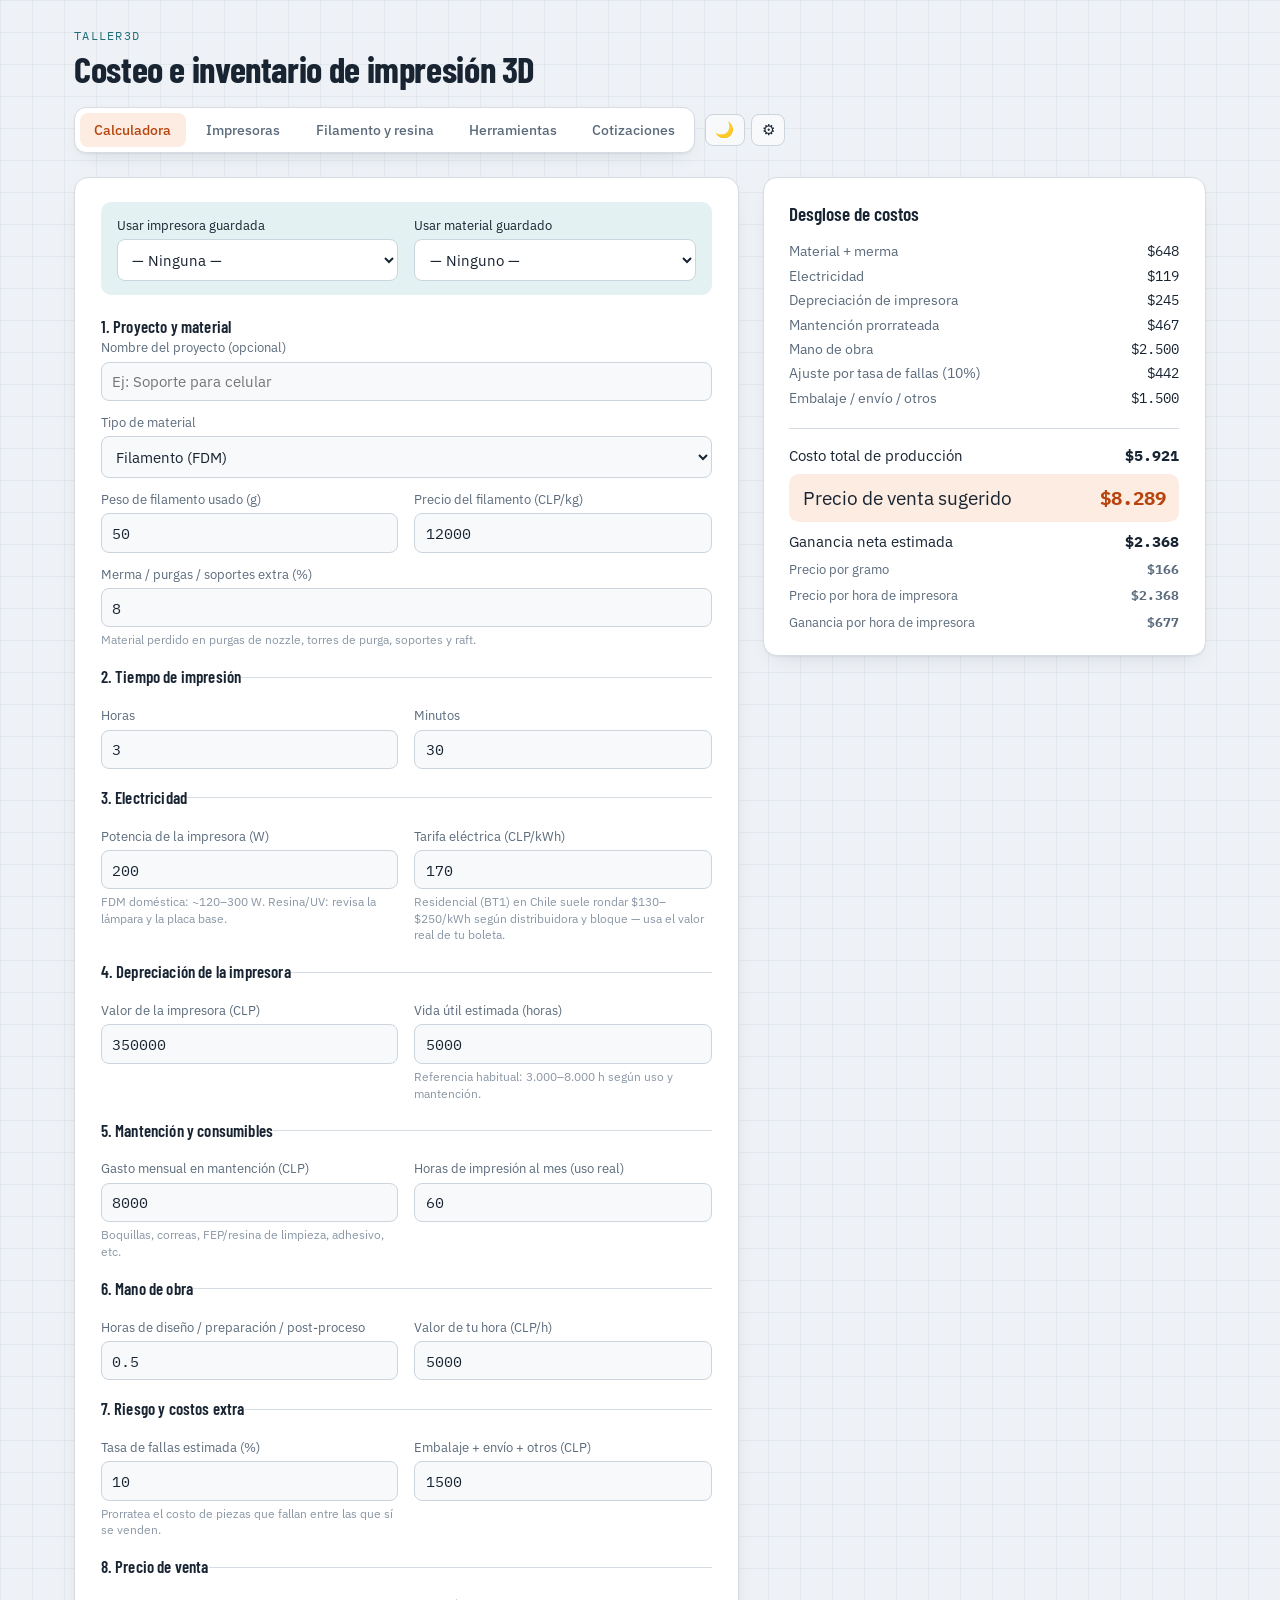
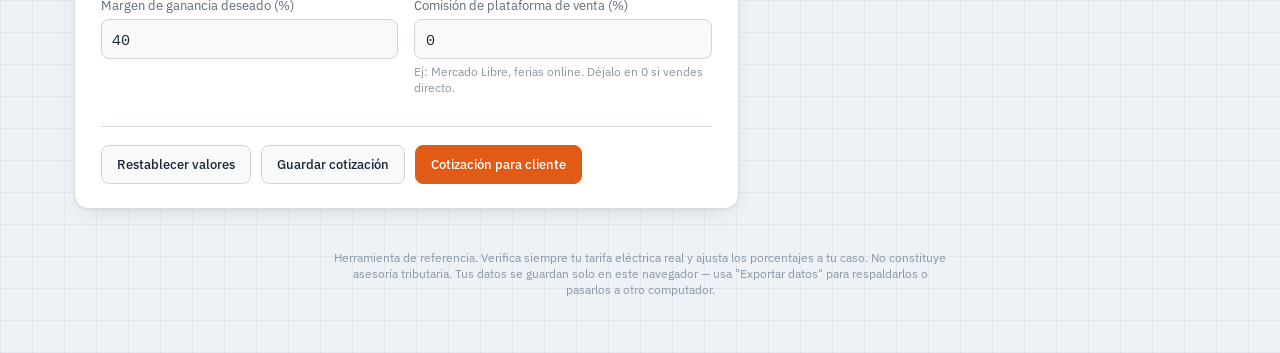
==== index.html @ 9b6cc17b "Agregar Taller3D: calculadora de costos de impresión 3D con inventario Calculadora de costeo en CLP " ====
<!doctype html>
<html lang="es-CL">
<head>
<meta charset="UTF-8">
<meta name="viewport" content="width=device-width, initial-scale=1.0">
<title>Taller3D — Calculadora e inventario de impresión 3D</title>
<link rel="preconnect" href="https://fonts.googleapis.com">
<link rel="preconnect" href="https://fonts.gstatic.com" crossorigin>
<link href="https://fonts.googleapis.com/css2?family=Barlow+Condensed:wght@600;700&family=IBM+Plex+Sans:wght@400;500;600&family=IBM+Plex+Mono:wght@400;500;600&display=swap" rel="stylesheet">
<link rel="stylesheet" href="style.css">
</head>
<body>
<div class="shell">
  <div class="app-top">
    <div class="brand">
      <span class="eyebrow">Taller3D</span>
      <h1>Costeo e inventario de impresión 3D</h1>
    </div>
    <div class="top-controls">
      <nav class="tabs" role="tablist" aria-label="Secciones">
        <button class="tab-btn active" data-tab="calc" role="tab" aria-selected="true">Calculadora</button>
        <button class="tab-btn" data-tab="printers" role="tab" aria-selected="false">Impresoras</button>
        <button class="tab-btn" data-tab="materials" role="tab" aria-selected="false">Filamento y resina</button>
        <button class="tab-btn" data-tab="tools" role="tab" aria-selected="false">Herramientas</button>
        <button class="tab-btn" data-tab="quotes" role="tab" aria-selected="false">Cotizaciones</button>
      </nav>
      <div class="icon-controls">
        <button class="btn btn-icon" id="btn-theme-toggle" title="Cambiar tema" aria-label="Cambiar tema claro/oscuro">🌙</button>
        <button class="btn btn-icon" id="btn-data-menu" title="Copia de seguridad de tus datos" aria-label="Exportar o importar datos">⚙</button>
      </div>
    </div>
  </div>

  <!-- ===== CALCULADORA ===== -->
  <section class="panel-view active" data-panel="calc">
    <div class="layout">
      <form id="calc-form" class="panel">

        <div class="quickfill">
          <label>
            Usar impresora guardada
            <select id="calcPrinterSelect">
              <option value="">— Ninguna —</option>
            </select>
          </label>
          <label>
            Usar material guardado
            <select id="calcMaterialSelect">
              <option value="">— Ninguno —</option>
            </select>
          </label>
        </div>

        <fieldset>
          <legend>1. Proyecto y material</legend>
          <label>
            Nombre del proyecto (opcional)
            <input type="text" id="projectName" placeholder="Ej: Soporte para celular">
          </label>
          <label>
            Tipo de material
            <select id="materialType">
              <option value="filamento">Filamento (FDM)</option>
              <option value="resina">Resina (SLA/DLP)</option>
            </select>
          </label>
          <div class="row">
            <label>
              <span id="weightLabel">Peso de filamento usado (g)</span>
              <input type="number" id="filamentWeight" min="0" step="0.1" value="50" required>
            </label>
            <label>
              <span id="priceLabel">Precio del filamento (CLP/kg)</span>
              <input type="number" id="filamentPrice" min="0" step="100" value="12000" required>
            </label>
          </div>
          <label>
            Merma / purgas / soportes extra (%)
            <input type="number" id="wastePercent" min="0" max="100" step="1" value="8">
            <small id="wasteHint">Material perdido en purgas de nozzle, torres de purga, soportes y raft.</small>
          </label>
        </fieldset>

        <fieldset>
          <legend>2. Tiempo de impresión</legend>
          <div class="row">
            <label>
              Horas
              <input type="number" id="printHours" min="0" step="1" value="3">
            </label>
            <label>
              Minutos
              <input type="number" id="printMinutes" min="0" max="59" step="1" value="30">
            </label>
          </div>
        </fieldset>

        <fieldset>
          <legend>3. Electricidad</legend>
          <div class="row">
            <label>
              Potencia de la impresora (W)
              <input type="number" id="printerPower" min="0" step="10" value="200">
              <small>FDM doméstica: ~120–300 W. Resina/UV: revisa la lámpara y la placa base.</small>
            </label>
            <label>
              Tarifa eléctrica (CLP/kWh)
              <input type="number" id="electricityRate" min="0" step="1" value="170">
              <small>Residencial (BT1) en Chile suele rondar $130–$250/kWh según distribuidora y bloque — usa el valor real de tu boleta.</small>
            </label>
          </div>
        </fieldset>

        <fieldset>
          <legend>4. Depreciación de la impresora</legend>
          <div class="row">
            <label>
              Valor de la impresora (CLP)
              <input type="number" id="printerCost" min="0" step="1000" value="350000">
            </label>
            <label>
              Vida útil estimada (horas)
              <input type="number" id="printerLifespan" min="0" step="100" value="5000">
              <small>Referencia habitual: 3.000–8.000 h según uso y mantención.</small>
            </label>
          </div>
        </fieldset>

        <fieldset>
          <legend>5. Mantención y consumibles</legend>
          <div class="row">
            <label>
              Gasto mensual en mantención (CLP)
              <input type="number" id="maintenanceMonthly" min="0" step="500" value="8000">
              <small>Boquillas, correas, FEP/resina de limpieza, adhesivo, etc.</small>
            </label>
            <label>
              Horas de impresión al mes (uso real)
              <input type="number" id="monthlyHours" min="1" step="1" value="60">
            </label>
          </div>
        </fieldset>

        <fieldset>
          <legend>6. Mano de obra</legend>
          <div class="row">
            <label>
              Horas de diseño / preparación / post-proceso
              <input type="number" id="laborHours" min="0" step="0.1" value="0.5">
            </label>
            <label>
              Valor de tu hora (CLP/h)
              <input type="number" id="laborRate" min="0" step="500" value="5000">
            </label>
          </div>
        </fieldset>

        <fieldset>
          <legend>7. Riesgo y costos extra</legend>
          <div class="row">
            <label>
              Tasa de fallas estimada (%)
              <input type="number" id="failureRate" min="0" max="95" step="1" value="10">
              <small>Prorratea el costo de piezas que fallan entre las que sí se venden.</small>
            </label>
            <label>
              Embalaje + envío + otros (CLP)
              <input type="number" id="extraCosts" min="0" step="100" value="1500">
            </label>
          </div>
        </fieldset>

        <fieldset>
          <legend>8. Precio de venta</legend>
          <div class="row">
            <label>
              Margen de ganancia deseado (%)
              <input type="number" id="marginPercent" min="0" step="1" value="40">
            </label>
            <label>
              Comisión de plataforma de venta (%)
              <input type="number" id="platformFee" min="0" max="90" step="1" value="0">
              <small>Ej: Mercado Libre, ferias online. Déjalo en 0 si vendes directo.</small>
            </label>
          </div>
        </fieldset>

        <div class="actions">
          <button type="button" class="btn" id="btn-reset">Restablecer valores</button>
          <button type="button" class="btn" id="btn-save-quote">Guardar cotización</button>
          <button type="button" class="btn btn-primary" id="btn-print-quote">Cotización para cliente</button>
        </div>
      </form>

      <section class="panel result">
        <h2>Desglose de costos</h2>
        <dl class="breakdown" id="breakdown"></dl>
        <div class="totals">
          <div class="total-line">
            <span>Costo total de producción</span>
            <strong id="totalCost">$0</strong>
          </div>
          <div class="total-line highlight">
            <span>Precio de venta sugerido</span>
            <strong id="suggestedPrice">$0</strong>
          </div>
          <div class="total-line">
            <span>Ganancia neta estimada</span>
            <strong id="netProfit">$0</strong>
          </div>
          <div class="total-line small">
            <span id="perUnitLabel">Precio por gramo</span>
            <strong id="pricePerGram">$0</strong>
          </div>
          <div class="total-line small">
            <span>Precio por hora de impresora</span>
            <strong id="pricePerHour">$0</strong>
          </div>
          <div class="total-line small">
            <span>Ganancia por hora de impresora</span>
            <strong id="profitPerHour">$0</strong>
          </div>
        </div>
      </section>
    </div>
  </section>

  <!-- ===== IMPRESORAS ===== -->
  <section class="panel-view" data-panel="printers">
    <div class="view-toolbar">
      <div>
        <h2>Tus impresoras</h2>
        <p>FDM y resina, con foto, especificaciones y el dato que alimenta la calculadora (potencia, valor, vida útil).</p>
      </div>
      <button class="btn btn-primary" id="btn-add-printer">+ Nueva impresora</button>
    </div>
    <div id="printersEmpty" class="empty-state" hidden>
      <strong>Todavía no agregas impresoras</strong>
      Registra tu primera impresora para verla aquí y usarla directo en la calculadora.
    </div>
    <div id="printersGrid" class="card-grid"></div>
  </section>

  <!-- ===== MATERIALES ===== -->
  <section class="panel-view" data-panel="materials">
    <div class="view-toolbar">
      <div>
        <h2>Filamento y resina</h2>
        <p>Tu stock de materiales, con color, marca y precio — selecciónalos directo desde la calculadora.</p>
      </div>
      <button class="btn btn-primary" id="btn-add-material">+ Nuevo material</button>
    </div>
    <div id="materialsEmpty" class="empty-state" hidden>
      <strong>Todavía no agregas materiales</strong>
      Registra tus rollos de filamento o botellas de resina para llevar el stock.
    </div>
    <div id="materialsList" class="list-rows"></div>
  </section>

  <!-- ===== HERRAMIENTAS ===== -->
  <section class="panel-view" data-panel="tools">
    <div class="view-toolbar">
      <div>
        <h2>Herramientas y accesorios</h2>
        <p>Espátulas, boquillas de repuesto, guantes de nitrilo, lijas — lo que usas junto a la impresora.</p>
      </div>
      <button class="btn btn-primary" id="btn-add-tool">+ Nueva herramienta</button>
    </div>
    <div id="toolsEmpty" class="empty-state" hidden>
      <strong>Todavía no agregas herramientas</strong>
      Registra tus herramientas y accesorios para saber qué tienes y cuánto.
    </div>
    <div id="toolsListRows" class="list-rows"></div>
  </section>

  <!-- ===== COTIZACIONES ===== -->
  <section class="panel-view" data-panel="quotes">
    <div class="view-toolbar">
      <div>
        <h2>Cotizaciones guardadas</h2>
        <p>Cada vez que guardas una cotización desde la calculadora, queda aquí como historial de precios ya calculados.</p>
      </div>
    </div>
    <div id="quotesEmpty" class="empty-state" hidden>
      <strong>Todavía no guardas cotizaciones</strong>
      Ve a la Calculadora, ajusta los valores y presiona "Guardar cotización".
    </div>
    <div id="quotesList" class="list-rows"></div>
  </section>

  <p class="page-footer">
    Herramienta de referencia. Verifica siempre tu tarifa eléctrica real y ajusta los porcentajes a tu caso. No constituye asesoría tributaria. Tus datos se guardan solo en este navegador — usa "Exportar datos" para respaldarlos o pasarlos a otro computador.
  </p>
</div>

<!-- ===== DIALOG: PRINTER ===== -->
<dialog id="printerDialog">
  <form class="dialog-inner" id="printerForm">
    <h2 id="printerDialogTitle">Nueva impresora</h2>
    <label>
      Nombre
      <input type="text" id="pName" placeholder="Ej: Ender 3 V2" required>
    </label>
    <div class="row">
      <label>
        Marca / modelo
        <input type="text" id="pBrand" placeholder="Ej: Creality Ender 3 V2">
      </label>
      <label>
        Tipo
        <select id="pType">
          <option value="fdm">FDM (filamento)</option>
          <option value="resin">Resina (SLA/DLP)</option>
        </select>
      </label>
    </div>
    <div class="row">
      <label>
        Potencia (W)
        <input type="number" id="pPower" min="0" step="10" value="200">
      </label>
      <label>
        Valor de compra (CLP)
        <input type="number" id="pCost" min="0" step="1000" value="350000">
      </label>
    </div>
    <div class="row">
      <label>
        Vida útil estimada (horas)
        <input type="number" id="pLifespan" min="0" step="100" value="5000">
      </label>
      <label>
        Fecha de compra (opcional)
        <input type="date" id="pDate">
      </label>
    </div>
    <label>
      Notas
      <textarea id="pNotes" placeholder="Modificaciones, estado, etc."></textarea>
    </label>
    <label>
      Foto de la impresora
      <div class="image-field">
        <div class="image-preview" id="pImagePreview">sin foto</div>
        <input type="file" id="pImageInput" accept="image/*">
      </div>
      <small>La foto se guarda comprimida en este navegador (no sube a ningún servidor).</small>
    </label>
    <div class="dialog-actions">
      <button type="button" class="btn" id="printerCancel">Cancelar</button>
      <button type="submit" class="btn btn-primary">Guardar</button>
    </div>
  </form>
</dialog>

<!-- ===== DIALOG: MATERIAL ===== -->
<dialog id="materialDialog">
  <form class="dialog-inner" id="materialForm">
    <h2 id="materialDialogTitle">Nuevo material</h2>
    <div class="row">
      <label>
        Tipo
        <select id="mType">
          <option value="filamento">Filamento</option>
          <option value="resina">Resina</option>
        </select>
      </label>
      <label>
        Material
        <input type="text" id="mMaterial" placeholder="Ej: PLA, PETG, ABS, Resina estándar" required>
      </label>
    </div>
    <div class="row">
      <label>
        Color
        <input type="text" id="mColorName" placeholder="Ej: Rojo transparente">
      </label>
      <label>
        Muestra de color
        <input type="color" id="mColorSwatch" value="#e15b17">
      </label>
    </div>
    <label>
      Marca
      <input type="text" id="mBrand" placeholder="Ej: 3DFila, Kupra, WSD">
    </label>
    <div class="row">
      <label>
        <span id="mStockLabel">Stock (g)</span>
        <input type="number" id="mStock" min="0" step="1" value="1000">
      </label>
      <label>
        <span id="mPriceLabel">Precio (CLP/kg)</span>
        <input type="number" id="mPrice" min="0" step="100" value="12000">
      </label>
    </div>
    <label>
      Notas
      <textarea id="mNotes" placeholder="Temperatura de impresión, proveedor, etc."></textarea>
    </label>
    <div class="dialog-actions">
      <button type="button" class="btn" id="materialCancel">Cancelar</button>
      <button type="submit" class="btn btn-primary">Guardar</button>
    </div>
  </form>
</dialog>

<!-- ===== DIALOG: TOOL ===== -->
<dialog id="toolDialog">
  <form class="dialog-inner" id="toolForm">
    <h2 id="toolDialogTitle">Nueva herramienta</h2>
    <label>
      Nombre
      <input type="text" id="tName" placeholder="Ej: Espátula metálica" required>
    </label>
    <div class="row">
      <label>
        Categoría
        <select id="tCategory">
          <option value="herramienta">Herramienta</option>
          <option value="accesorio">Accesorio</option>
          <option value="repuesto">Repuesto</option>
        </select>
      </label>
      <label>
        Cantidad
        <input type="number" id="tQuantity" min="0" step="1" value="1">
      </label>
    </div>
    <label>
      Notas
      <textarea id="tNotes" placeholder="Dónde la guardas, estado, etc."></textarea>
    </label>
    <div class="dialog-actions">
      <button type="button" class="btn" id="toolCancel">Cancelar</button>
      <button type="submit" class="btn btn-primary">Guardar</button>
    </div>
  </form>
</dialog>

<!-- ===== DIALOG: SAVE QUOTE ===== -->
<dialog id="quoteDialog">
  <form class="dialog-inner" id="quoteForm">
    <h2>Guardar cotización</h2>
    <label>
      Nombre de la cotización
      <input type="text" id="qName" placeholder="Ej: 3x Soporte celular para Juan" required>
    </label>
    <div class="dialog-actions">
      <button type="button" class="btn" id="quoteCancel">Cancelar</button>
      <button type="submit" class="btn btn-primary">Guardar</button>
    </div>
  </form>
</dialog>

<!-- ===== DIALOG: DATA BACKUP ===== -->
<dialog id="dataDialog">
  <div class="dialog-inner">
    <h2>Copia de seguridad</h2>
    <p class="inline-note">Tus impresoras, materiales, herramientas y cotizaciones se guardan solo en este navegador. Exporta un archivo para respaldarlos o pasarlos a otro computador.</p>
    <div class="actions">
      <button type="button" class="btn btn-primary" id="btn-export-data">Exportar datos (.json)</button>
      <button type="button" class="btn" id="btn-import-data">Importar datos</button>
      <input type="file" id="importFileInput" accept="application/json" hidden>
    </div>
    <div class="actions">
      <button type="button" class="btn btn-danger-ghost" id="btn-clear-data">Borrar todos los datos de este navegador</button>
    </div>
    <div class="dialog-actions">
      <button type="button" class="btn" id="dataDialogClose">Cerrar</button>
    </div>
  </div>
</dialog>

<!-- ===== PRINT SHEET (visible only when printing) ===== -->
<div id="printSheet" class="print-sheet"></div>

<script src="app.js"></script>
</body>
</html>
---- style.css ----
:root {
  --bg: #eef1f5;
  --bg-grid-line: rgba(31, 71, 120, 0.055);
  --panel-bg: #ffffff;
  --panel-border: #d6dce4;
  --text: #182432;
  --text-muted: #5b6b7c;
  --text-faint: #8a97a6;
  --field-bg: #f7f9fb;
  --field-border: #ccd4dd;
  --accent: #e15b17;
  --accent-strong: #b6440c;
  --accent-tint: #fdece2;
  --accent-2: #1f6f78;
  --accent-2-tint: #e3f1f2;
  --danger: #b3261e;
  --danger-tint: #fbe9e7;
  --shadow: 0 1px 2px rgba(24, 36, 50, 0.06), 0 8px 24px -12px rgba(24, 36, 50, 0.18);
  --focus-ring: #1f6f78;
}

@media (prefers-color-scheme: dark) {
  :root:not([data-theme="light"]) {
    --bg: #12171f;
    --bg-grid-line: rgba(120, 170, 220, 0.06);
    --panel-bg: #1a212b;
    --panel-border: #2b3543;
    --text: #eaeef3;
    --text-muted: #9aa7b6;
    --text-faint: #6d7889;
    --field-bg: #141a22;
    --field-border: #313d4c;
    --accent: #ff8548;
    --accent-strong: #ffab7a;
    --accent-tint: #33231a;
    --accent-2: #5fc2cb;
    --accent-2-tint: #16292b;
    --danger: #ff6e62;
    --danger-tint: #341b19;
    --shadow: 0 1px 2px rgba(0, 0, 0, 0.3), 0 12px 28px -14px rgba(0, 0, 0, 0.55);
    --focus-ring: #5fc2cb;
  }
}

:root[data-theme="dark"] {
  --bg: #12171f;
  --bg-grid-line: rgba(120, 170, 220, 0.06);
  --panel-bg: #1a212b;
  --panel-border: #2b3543;
  --text: #eaeef3;
  --text-muted: #9aa7b6;
  --text-faint: #6d7889;
  --field-bg: #141a22;
  --field-border: #313d4c;
  --accent: #ff8548;
  --accent-strong: #ffab7a;
  --accent-tint: #33231a;
  --accent-2: #5fc2cb;
  --accent-2-tint: #16292b;
  --danger: #ff6e62;
  --danger-tint: #341b19;
  --shadow: 0 1px 2px rgba(0, 0, 0, 0.3), 0 12px 28px -14px rgba(0, 0, 0, 0.55);
  --focus-ring: #5fc2cb;
}

* { box-sizing: border-box; }

body {
  margin: 0;
  min-height: 100vh;
  font-family: "IBM Plex Sans", system-ui, -apple-system, "Segoe UI", sans-serif;
  color: var(--text);
  background:
    linear-gradient(var(--bg-grid-line) 1px, transparent 1px) 0 0 / 32px 32px,
    linear-gradient(90deg, var(--bg-grid-line) 1px, transparent 1px) 0 0 / 32px 32px,
    var(--bg);
}

a { color: var(--accent-2); }

.shell { max-width: 1180px; margin: 0 auto; padding: 1.75rem 1.5rem 3.5rem; }

.app-top {
  display: flex;
  flex-wrap: wrap;
  gap: 1.25rem;
  align-items: flex-end;
  justify-content: space-between;
  margin-bottom: 1.5rem;
}

.brand .eyebrow {
  display: block;
  font-family: "IBM Plex Mono", ui-monospace, monospace;
  font-size: 0.72rem;
  letter-spacing: 0.11em;
  text-transform: uppercase;
  color: var(--accent-2);
  margin-bottom: 0.35rem;
}

.brand h1 {
  margin: 0;
  font-family: "Barlow Condensed", sans-serif;
  font-weight: 700;
  font-size: clamp(1.7rem, 4vw, 2.3rem);
  line-height: 1.05;
  letter-spacing: -0.01em;
  text-wrap: balance;
}

.top-controls { display: flex; align-items: center; gap: 0.6rem; flex-wrap: wrap; }

.tabs {
  display: flex;
  gap: 0.4rem;
  background: var(--panel-bg);
  border: 1px solid var(--panel-border);
  border-radius: 12px;
  padding: 0.3rem;
  box-shadow: var(--shadow);
  flex-wrap: wrap;
}

.tab-btn {
  border: none;
  background: transparent;
  color: var(--text-muted);
  font-family: "IBM Plex Sans", sans-serif;
  font-size: 0.86rem;
  font-weight: 500;
  padding: 0.5rem 0.9rem;
  border-radius: 8px;
  cursor: pointer;
}

.tab-btn:hover { color: var(--text); }
.tab-btn.active { background: var(--accent-tint); color: var(--accent-strong); }
.tab-btn:focus-visible { outline: 2px solid var(--focus-ring); outline-offset: 1px; }

.icon-controls { display: flex; gap: 0.4rem; }

.panel-view { display: none; }
.panel-view.active { display: block; }

.layout { display: grid; grid-template-columns: 1.5fr 1fr; gap: 1.5rem; align-items: start; }
@media (max-width: 860px) { .layout { grid-template-columns: 1fr; } }

.panel {
  background: var(--panel-bg);
  border: 1px solid var(--panel-border);
  border-radius: 14px;
  padding: 1.5rem 1.6rem;
  box-shadow: var(--shadow);
}

fieldset {
  border: none;
  border-top: 1px solid var(--panel-border);
  padding: 1.1rem 0;
  margin: 0;
  display: flex;
  flex-direction: column;
  gap: 0.75rem;
}

fieldset:first-of-type { border-top: none; padding-top: 0; }

legend {
  font-family: "Barlow Condensed", sans-serif;
  font-weight: 600;
  font-size: 1.05rem;
  letter-spacing: 0.01em;
  color: var(--text);
  padding: 0 0 0.15rem;
}

label { display: flex; flex-direction: column; gap: 0.32rem; font-size: 0.83rem; color: var(--text-muted); }

.row { display: grid; grid-template-columns: 1fr 1fr; gap: 1rem; }
@media (max-width: 480px) { .row { grid-template-columns: 1fr; } }

input[type="number"], input[type="text"], input[type="date"], select, textarea {
  font-family: "IBM Plex Mono", ui-monospace, monospace;
  font-size: 0.95rem;
  padding: 0.55rem 0.65rem;
  border-radius: 8px;
  border: 1px solid var(--field-border);
  background: var(--field-bg);
  color: var(--text);
  width: 100%;
}

input[type="text"], select, textarea { font-family: "IBM Plex Sans", sans-serif; }
textarea { resize: vertical; min-height: 4.5rem; }

input:focus, select:focus, textarea:focus { outline: 2px solid var(--focus-ring); outline-offset: 1px; }

small { color: var(--text-faint); font-size: 0.76rem; line-height: 1.35; }

.actions {
  display: flex; flex-wrap: wrap; gap: 0.6rem;
  margin-top: 0.75rem; padding-top: 1.1rem;
  border-top: 1px solid var(--panel-border);
}

button { font-family: "IBM Plex Sans", sans-serif; }

.btn {
  cursor: pointer;
  border: 1px solid var(--field-border);
  background: var(--field-bg);
  color: var(--text);
  padding: 0.58rem 0.95rem;
  border-radius: 8px;
  font-size: 0.84rem;
  font-weight: 500;
  transition: border-color 0.15s ease, color 0.15s ease, background 0.15s ease;
}

.btn:hover { border-color: var(--accent); color: var(--accent-strong); }
.btn:focus-visible { outline: 2px solid var(--focus-ring); outline-offset: 1px; }

.btn-primary { background: var(--accent); border-color: var(--accent); color: #fff; }
.btn-primary:hover { background: var(--accent-strong); border-color: var(--accent-strong); color: #fff; }

.btn-danger-ghost { color: var(--danger); border-color: var(--field-border); }
.btn-danger-ghost:hover { border-color: var(--danger); color: var(--danger); background: var(--danger-tint); }

.btn-icon { padding: 0.45rem 0.6rem; font-size: 0.95rem; line-height: 1; }

.result { position: sticky; top: 1.5rem; }
.result h2 { margin: 0 0 1.1rem; font-family: "Barlow Condensed", sans-serif; font-weight: 600; font-size: 1.2rem; }

.breakdown { display: grid; grid-template-columns: 1fr auto; gap: 0.4rem 0.75rem; margin: 0 0 1.3rem; font-size: 0.86rem; }
.breakdown dt { color: var(--text-muted); }
.breakdown dd { margin: 0; text-align: right; font-family: "IBM Plex Mono", ui-monospace, monospace; font-variant-numeric: tabular-nums; }

.totals { border-top: 1px solid var(--panel-border); padding-top: 1rem; display: flex; flex-direction: column; gap: 0.6rem; }
.total-line { display: flex; justify-content: space-between; align-items: baseline; font-size: 0.95rem; gap: 0.75rem; }
.total-line strong { font-family: "IBM Plex Mono", ui-monospace, monospace; font-variant-numeric: tabular-nums; }
.total-line.highlight { background: var(--accent-tint); border-radius: 10px; padding: 0.7rem 0.85rem; font-size: 1.2rem; }
.total-line.highlight strong { color: var(--accent-strong); }
.total-line.small { font-size: 0.8rem; color: var(--text-muted); }

.quickfill {
  display: grid; grid-template-columns: 1fr 1fr; gap: 1rem;
  background: var(--accent-2-tint); border-radius: 10px; padding: 0.9rem 1rem; margin-bottom: 1.3rem;
}
@media (max-width: 480px) { .quickfill { grid-template-columns: 1fr; } }
.quickfill label { color: var(--text); }
.quickfill select { background: var(--panel-bg); }

.page-footer { text-align: center; color: var(--text-faint); font-size: 0.78rem; padding-top: 2.5rem; max-width: 620px; margin: 0 auto; }

/* Inventory views */
.view-toolbar { display: flex; justify-content: space-between; align-items: center; gap: 1rem; margin-bottom: 1.1rem; flex-wrap: wrap; }
.view-toolbar h2 { margin: 0; font-family: "Barlow Condensed", sans-serif; font-weight: 600; font-size: 1.4rem; }
.view-toolbar p { margin: 0.2rem 0 0; color: var(--text-muted); font-size: 0.88rem; max-width: 520px; }

.empty-state {
  border: 1px dashed var(--panel-border); border-radius: 14px;
  padding: 2.5rem 1.5rem; text-align: center; color: var(--text-muted);
}
.empty-state strong { display: block; color: var(--text); margin-bottom: 0.3rem; font-size: 1.02rem; }

.card-grid { display: grid; grid-template-columns: repeat(auto-fill, minmax(230px, 1fr)); gap: 1rem; }

.card {
  background: var(--panel-bg); border: 1px solid var(--panel-border); border-radius: 14px;
  overflow: hidden; box-shadow: var(--shadow); display: flex; flex-direction: column;
}

.card-media {
  aspect-ratio: 4 / 3; background: var(--field-bg); display: flex; align-items: center; justify-content: center;
  color: var(--text-faint); font-size: 0.78rem; overflow: hidden;
}
.card-media img { width: 100%; height: 100%; object-fit: cover; display: block; }

.card-body { padding: 0.95rem 1.05rem 1.1rem; display: flex; flex-direction: column; gap: 0.5rem; flex: 1; }
.card-body h3 { margin: 0; font-size: 1.02rem; font-family: "IBM Plex Sans", sans-serif; font-weight: 600; }
.card-body .meta { color: var(--text-muted); font-size: 0.82rem; }

.badge {
  display: inline-flex; align-items: center; font-size: 0.7rem; font-weight: 600;
  letter-spacing: 0.03em; text-transform: uppercase; padding: 0.22rem 0.55rem; border-radius: 999px; width: fit-content;
}
.badge-fdm { background: var(--accent-tint); color: var(--accent-strong); }
.badge-resin { background: var(--accent-2-tint); color: var(--accent-2); }

.specs { list-style: none; margin: 0; padding: 0; display: flex; flex-direction: column; gap: 0.2rem; font-size: 0.82rem; color: var(--text-muted); }
.specs strong { color: var(--text); font-family: "IBM Plex Mono", ui-monospace, monospace; font-variant-numeric: tabular-nums; }

.card-actions { margin-top: auto; display: flex; gap: 0.5rem; padding-top: 0.5rem; }

.list-rows { display: flex; flex-direction: column; gap: 0.7rem; }
.list-row {
  background: var(--panel-bg); border: 1px solid var(--panel-border); border-radius: 12px;
  padding: 0.85rem 1.05rem; display: flex; align-items: center; gap: 1rem; flex-wrap: wrap; box-shadow: var(--shadow);
}
.list-row .swatch { width: 2.1rem; height: 2.1rem; border-radius: 8px; border: 1px solid var(--panel-border); flex-shrink: 0; }
.list-row .info { flex: 1; min-width: 160px; }
.list-row .info h3 { margin: 0 0 0.15rem; font-size: 0.96rem; font-weight: 600; }
.list-row .info .meta { color: var(--text-muted); font-size: 0.8rem; }
.list-row .stock { font-family: "IBM Plex Mono", ui-monospace, monospace; font-variant-numeric: tabular-nums; font-size: 0.88rem; text-align: right; min-width: 90px; }
.list-row .row-actions { display: flex; gap: 0.4rem; }

dialog {
  border: none; border-radius: 16px; padding: 0; max-width: 480px; width: calc(100vw - 2.5rem);
  background: var(--panel-bg); color: var(--text); box-shadow: var(--shadow);
}
dialog::backdrop { background: rgba(10, 14, 20, 0.5); }
.dialog-inner { padding: 1.5rem 1.6rem; display: flex; flex-direction: column; gap: 0.9rem; max-height: 85vh; overflow-y: auto; }
.dialog-inner h2 { margin: 0; font-family: "Barlow Condensed", sans-serif; font-size: 1.3rem; }
.dialog-actions { display: flex; justify-content: flex-end; gap: 0.6rem; padding-top: 0.5rem; border-top: 1px solid var(--panel-border); margin-top: 0.3rem; }

.image-field { display: flex; align-items: center; gap: 0.9rem; }
.image-preview {
  width: 72px; height: 54px; border-radius: 8px; background: var(--field-bg); border: 1px solid var(--field-border);
  display: flex; align-items: center; justify-content: center; overflow: hidden; color: var(--text-faint); font-size: 0.65rem; flex-shrink: 0;
}
.image-preview img { width: 100%; height: 100%; object-fit: cover; }

.inline-note { font-size: 0.8rem; color: var(--text-muted); background: var(--field-bg); border-radius: 8px; padding: 0.6rem 0.75rem; }

/* Quotes */
.quote-summary { font-size: 0.8rem; color: var(--text-muted); }
.quote-summary strong { color: var(--text); font-family: "IBM Plex Mono", ui-monospace, monospace; }

/* Print sheet: hidden on screen, shown only when printing */
.print-sheet { display: none; }

@media print {
  .app-top, .layout form, .view-toolbar, .tabs, .icon-controls, .page-footer,
  .panel-view:not(.printing), dialog { display: none !important; }
  .print-sheet.active { display: block; }
  body { background: #fff; color: #111; }
  .print-sheet h1 { font-family: "Barlow Condensed", sans-serif; font-size: 1.6rem; margin: 0 0 0.2rem; }
  .print-sheet .print-meta { color: #555; font-size: 0.85rem; margin-bottom: 1.2rem; }
  .print-sheet table { width: 100%; border-collapse: collapse; margin-bottom: 1rem; }
  .print-sheet td { padding: 0.35rem 0; border-bottom: 1px solid #ddd; font-size: 0.92rem; }
  .print-sheet td:last-child { text-align: right; font-variant-numeric: tabular-nums; }
  .print-sheet .print-total { font-size: 1.3rem; font-weight: 700; border-top: 2px solid #111; padding-top: 0.6rem; margin-top: 0.4rem; display: flex; justify-content: space-between; }
}
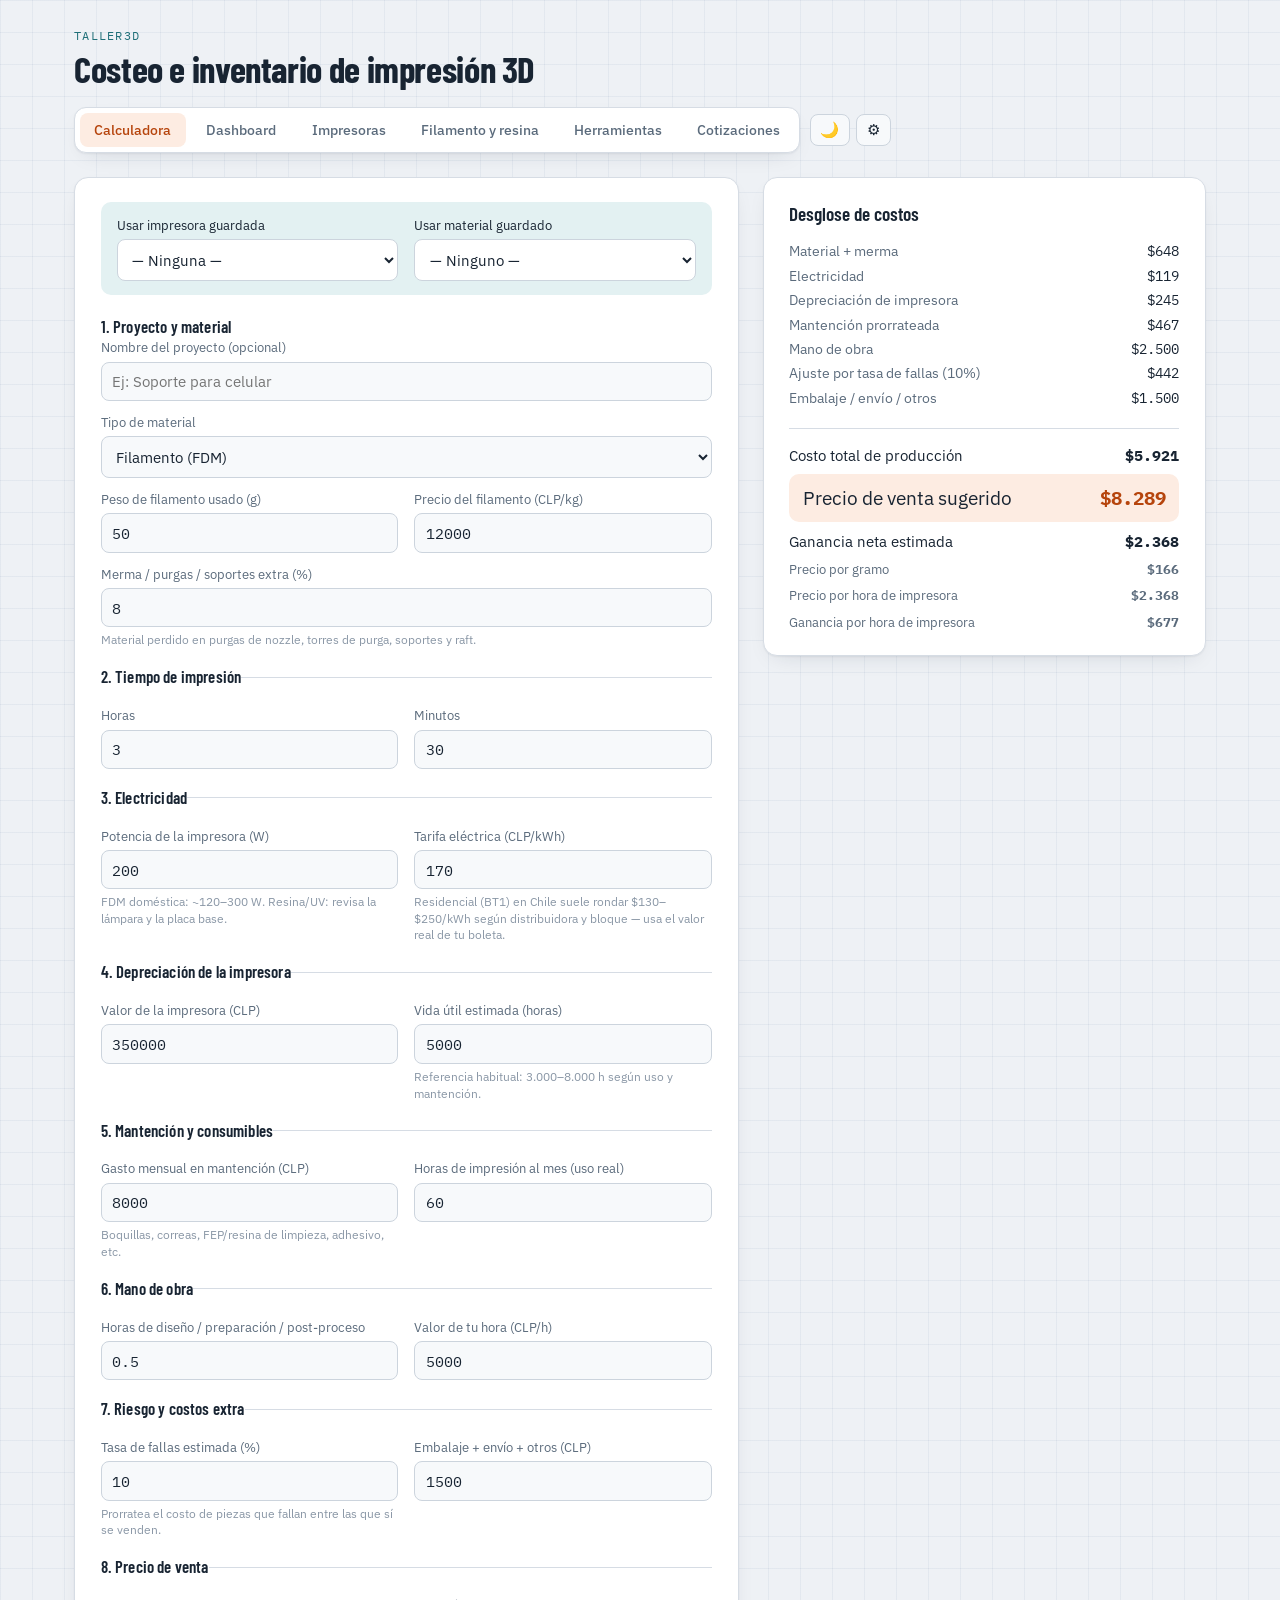
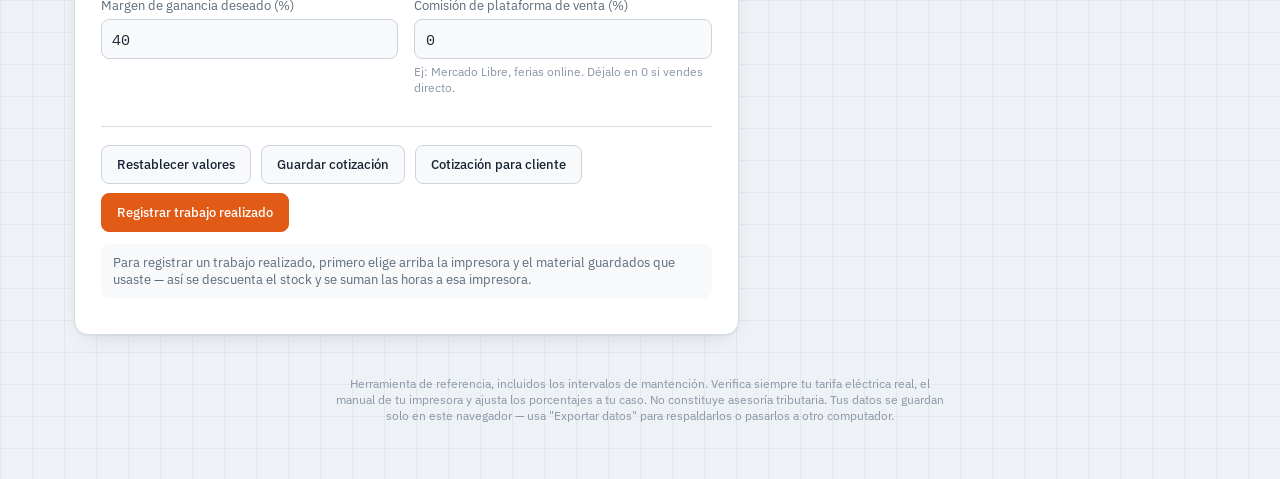
==== commit fb05862c: "Agregar Dashboard con historial de trabajos y mantención de impresoras Nuevo flujo "Registrar trabaj" ====
--- a/index.html
+++ b/index.html
@@ -19,6 +19,7 @@
     <div class="top-controls">
       <nav class="tabs" role="tablist" aria-label="Secciones">
         <button class="tab-btn active" data-tab="calc" role="tab" aria-selected="true">Calculadora</button>
+        <button class="tab-btn" data-tab="dashboard" role="tab" aria-selected="false">Dashboard</button>
         <button class="tab-btn" data-tab="printers" role="tab" aria-selected="false">Impresoras</button>
         <button class="tab-btn" data-tab="materials" role="tab" aria-selected="false">Filamento y resina</button>
         <button class="tab-btn" data-tab="tools" role="tab" aria-selected="false">Herramientas</button>
@@ -188,8 +189,10 @@
         <div class="actions">
           <button type="button" class="btn" id="btn-reset">Restablecer valores</button>
           <button type="button" class="btn" id="btn-save-quote">Guardar cotización</button>
-          <button type="button" class="btn btn-primary" id="btn-print-quote">Cotización para cliente</button>
-        </div>
+          <button type="button" class="btn" id="btn-print-quote">Cotización para cliente</button>
+          <button type="button" class="btn btn-primary" id="btn-log-job">Registrar trabajo realizado</button>
+        </div>
+        <p class="inline-note" id="logJobHint">Para registrar un trabajo realizado, primero elige arriba la impresora y el material guardados que usaste — así se descuenta el stock y se suman las horas a esa impresora.</p>
       </form>
 
       <section class="panel result">
@@ -225,6 +228,58 @@
     </div>
   </section>
 
+  <!-- ===== DASHBOARD ===== -->
+  <section class="panel-view" data-panel="dashboard">
+    <div class="view-toolbar">
+      <div>
+        <h2>Panel de control</h2>
+        <p>Historial de trabajos realizados, filamentos más usados, horas por impresora y mantenciones recomendadas.</p>
+      </div>
+    </div>
+
+    <div id="dashboardEmpty" class="empty-state" hidden>
+      <strong>Todavía no registras trabajos</strong>
+      Ve a la Calculadora, elige una impresora y un material guardados, y presiona "Registrar trabajo realizado" cuando termines una impresión real. Aquí se irá armando tu historial.
+    </div>
+
+    <div id="dashboardContent" hidden>
+      <div class="stat-grid">
+        <div class="stat-tile">
+          <span class="stat-label">Trabajos registrados</span>
+          <strong class="stat-value" id="statJobCount">0</strong>
+        </div>
+        <div class="stat-tile">
+          <span class="stat-label">Horas de impresión acumuladas</span>
+          <strong class="stat-value" id="statTotalHours">0 h</strong>
+        </div>
+        <div class="stat-tile">
+          <span class="stat-label">Ingresos estimados totales</span>
+          <strong class="stat-value" id="statTotalRevenue">$0</strong>
+        </div>
+        <div class="stat-tile">
+          <span class="stat-label">Ganancia neta estimada total</span>
+          <strong class="stat-value" id="statTotalProfit">$0</strong>
+        </div>
+      </div>
+
+      <div class="dash-section">
+        <h3>Filamento y resina más usados</h3>
+        <div id="materialRanking" class="rank-list"></div>
+      </div>
+
+      <div class="dash-section">
+        <h3>Uso y mantención por impresora</h3>
+        <p class="section-hint">Los intervalos de mantención son una referencia general — ajústalos al manual de tu impresora.</p>
+        <div id="printerUsageList" class="printer-usage-list"></div>
+      </div>
+
+      <div class="dash-section">
+        <h3>Historial de trabajos</h3>
+        <div id="jobsHistoryList" class="list-rows"></div>
+      </div>
+    </div>
+  </section>
+
   <!-- ===== IMPRESORAS ===== -->
   <section class="panel-view" data-panel="printers">
     <div class="view-toolbar">
@@ -289,7 +344,7 @@
   </section>
 
   <p class="page-footer">
-    Herramienta de referencia. Verifica siempre tu tarifa eléctrica real y ajusta los porcentajes a tu caso. No constituye asesoría tributaria. Tus datos se guardan solo en este navegador — usa "Exportar datos" para respaldarlos o pasarlos a otro computador.
+    Herramienta de referencia, incluidos los intervalos de mantención. Verifica siempre tu tarifa eléctrica real, el manual de tu impresora y ajusta los porcentajes a tu caso. No constituye asesoría tributaria. Tus datos se guardan solo en este navegador — usa "Exportar datos" para respaldarlos o pasarlos a otro computador.
   </p>
 </div>
 
@@ -332,6 +387,17 @@
       <label>
         Fecha de compra (opcional)
         <input type="date" id="pDate">
+      </label>
+    </div>
+    <div class="row">
+      <label>
+        Horas ya usadas (si la impresora no es nueva)
+        <input type="number" id="pTotalHours" min="0" step="1" value="0">
+      </label>
+      <label>
+        Intervalo de mantención recomendado (horas)
+        <input type="number" id="pMaintenanceInterval" min="0" step="10" value="200">
+        <small>Referencia: ~200 h en FDM, ~100 h en resina. Ajusta según tu manual.</small>
       </label>
     </div>
     <label>
@@ -453,11 +519,35 @@
   </form>
 </dialog>
 
+<!-- ===== DIALOG: LOG JOB ===== -->
+<dialog id="jobDialog">
+  <form class="dialog-inner" id="jobForm">
+    <h2>Registrar trabajo realizado</h2>
+    <p class="inline-note" id="jobDialogSummary"></p>
+    <label>
+      Nombre del proyecto
+      <input type="text" id="jName" placeholder="Ej: 3x Soporte celular" required>
+    </label>
+    <label>
+      Fecha
+      <input type="date" id="jDate" required>
+    </label>
+    <label>
+      Notas (opcional)
+      <textarea id="jNotes" placeholder="Cliente, observaciones, etc."></textarea>
+    </label>
+    <div class="dialog-actions">
+      <button type="button" class="btn" id="jobCancel">Cancelar</button>
+      <button type="submit" class="btn btn-primary">Registrar</button>
+    </div>
+  </form>
+</dialog>
+
 <!-- ===== DIALOG: DATA BACKUP ===== -->
 <dialog id="dataDialog">
   <div class="dialog-inner">
     <h2>Copia de seguridad</h2>
-    <p class="inline-note">Tus impresoras, materiales, herramientas y cotizaciones se guardan solo en este navegador. Exporta un archivo para respaldarlos o pasarlos a otro computador.</p>
+    <p class="inline-note">Tus impresoras, materiales, herramientas, cotizaciones y el historial de trabajos se guardan solo en este navegador. Exporta un archivo para respaldarlos o pasarlos a otro computador.</p>
     <div class="actions">
       <button type="button" class="btn btn-primary" id="btn-export-data">Exportar datos (.json)</button>
       <button type="button" class="btn" id="btn-import-data">Importar datos</button>
--- a/style.css
+++ b/style.css
@@ -17,6 +17,15 @@
   --danger-tint: #fbe9e7;
   --shadow: 0 1px 2px rgba(24, 36, 50, 0.06), 0 8px 24px -12px rgba(24, 36, 50, 0.18);
   --focus-ring: #1f6f78;
+
+  /* Status palette — fixed, never themed; same steps in light and dark */
+  --status-good: #0ca30c;
+  --status-good-tint: #e4f7e4;
+  --status-warning: #fab219;
+  --status-warning-tint: #fef3dd;
+  --status-critical: #d03b3b;
+  --status-critical-tint: #fbe4e4;
+  --status-ink-on-warning: #0b0b0b;
 }
 
 @media (prefers-color-scheme: dark) {
@@ -39,6 +48,10 @@
     --danger-tint: #341b19;
     --shadow: 0 1px 2px rgba(0, 0, 0, 0.3), 0 12px 28px -14px rgba(0, 0, 0, 0.55);
     --focus-ring: #5fc2cb;
+    --status-good-tint: #16291a;
+    --status-warning-tint: #332812;
+    --status-critical-tint: #35191a;
+    --status-ink-on-warning: #ffd980;
   }
 }
 
@@ -61,6 +74,10 @@
   --danger-tint: #341b19;
   --shadow: 0 1px 2px rgba(0, 0, 0, 0.3), 0 12px 28px -14px rgba(0, 0, 0, 0.55);
   --focus-ring: #5fc2cb;
+  --status-good-tint: #16291a;
+  --status-warning-tint: #332812;
+  --status-critical-tint: #35191a;
+  --status-ink-on-warning: #ffd980;
 }
 
 * { box-sizing: border-box; }
@@ -326,6 +343,62 @@
 /* Quotes */
 .quote-summary { font-size: 0.8rem; color: var(--text-muted); }
 .quote-summary strong { color: var(--text); font-family: "IBM Plex Mono", ui-monospace, monospace; }
+
+/* Dashboard */
+.dash-section { margin-top: 2rem; }
+.dash-section h3 {
+  margin: 0 0 0.3rem; font-family: "Barlow Condensed", sans-serif; font-weight: 600; font-size: 1.15rem;
+}
+.section-hint { margin: 0 0 1rem; color: var(--text-muted); font-size: 0.82rem; }
+
+.stat-grid { display: grid; grid-template-columns: repeat(auto-fit, minmax(190px, 1fr)); gap: 1rem; }
+.stat-tile {
+  background: var(--panel-bg); border: 1px solid var(--panel-border); border-radius: 14px;
+  padding: 1.1rem 1.2rem; box-shadow: var(--shadow); display: flex; flex-direction: column; gap: 0.4rem;
+}
+.stat-label { font-size: 0.78rem; color: var(--text-muted); }
+.stat-value {
+  font-family: "IBM Plex Sans", sans-serif; font-weight: 600; font-size: 1.5rem; font-variant-numeric: tabular-nums;
+}
+
+.rank-list { display: flex; flex-direction: column; gap: 0.6rem; }
+.rank-row { display: flex; align-items: center; gap: 0.75rem; }
+.rank-row .rank-label { flex: 0 0 160px; font-size: 0.85rem; display: flex; align-items: center; gap: 0.5rem; min-width: 0; }
+.rank-row .rank-label span { overflow: hidden; text-overflow: ellipsis; white-space: nowrap; }
+.rank-row .rank-swatch { width: 0.8rem; height: 0.8rem; border-radius: 999px; flex-shrink: 0; border: 1px solid var(--panel-border); }
+.rank-row .rank-track {
+  flex: 1; height: 0.6rem; border-radius: 999px; background: var(--field-bg); border: 1px solid var(--field-border); overflow: hidden;
+}
+.rank-row .rank-fill { height: 100%; background: var(--accent); border-radius: 999px 0 0 999px; }
+.rank-row .rank-value { flex: 0 0 auto; font-family: "IBM Plex Mono", ui-monospace, monospace; font-size: 0.82rem; font-variant-numeric: tabular-nums; min-width: 70px; text-align: right; }
+
+.printer-usage-list { display: flex; flex-direction: column; gap: 1rem; }
+.usage-card {
+  background: var(--panel-bg); border: 1px solid var(--panel-border); border-radius: 14px;
+  padding: 1.1rem 1.25rem; box-shadow: var(--shadow); display: flex; flex-direction: column; gap: 0.85rem;
+}
+.usage-card-head { display: flex; justify-content: space-between; align-items: center; gap: 0.75rem; flex-wrap: wrap; }
+.usage-card-head h4 { margin: 0; font-size: 1rem; font-weight: 600; }
+
+.status-chip {
+  display: inline-flex; align-items: center; gap: 0.35rem; font-size: 0.72rem; font-weight: 600;
+  letter-spacing: 0.02em; text-transform: uppercase; padding: 0.25rem 0.6rem; border-radius: 999px;
+}
+.status-chip.status-good { background: var(--status-good-tint); color: var(--status-good); }
+.status-chip.status-warning { background: var(--status-warning-tint); color: var(--status-ink-on-warning); }
+.status-chip.status-critical { background: var(--status-critical-tint); color: var(--status-critical); }
+.status-chip::before { content: ""; width: 0.5rem; height: 0.5rem; border-radius: 999px; background: currentColor; }
+
+.usage-meter { display: flex; flex-direction: column; gap: 0.3rem; }
+.usage-meter-label { display: flex; justify-content: space-between; font-size: 0.8rem; color: var(--text-muted); }
+.usage-meter-label strong { color: var(--text); font-family: "IBM Plex Mono", ui-monospace, monospace; font-variant-numeric: tabular-nums; font-weight: 500; }
+.usage-meter-track { height: 0.55rem; border-radius: 999px; background: var(--field-bg); border: 1px solid var(--field-border); overflow: hidden; }
+.usage-meter-fill { height: 100%; border-radius: 999px; }
+.usage-meter-fill.status-good { background: var(--status-good); }
+.usage-meter-fill.status-warning { background: var(--status-warning); }
+.usage-meter-fill.status-critical { background: var(--status-critical); }
+
+.maintenance-note { font-size: 0.78rem; color: var(--text-muted); background: var(--field-bg); border-radius: 8px; padding: 0.55rem 0.7rem; }
 
 /* Print sheet: hidden on screen, shown only when printing */
 .print-sheet { display: none; }
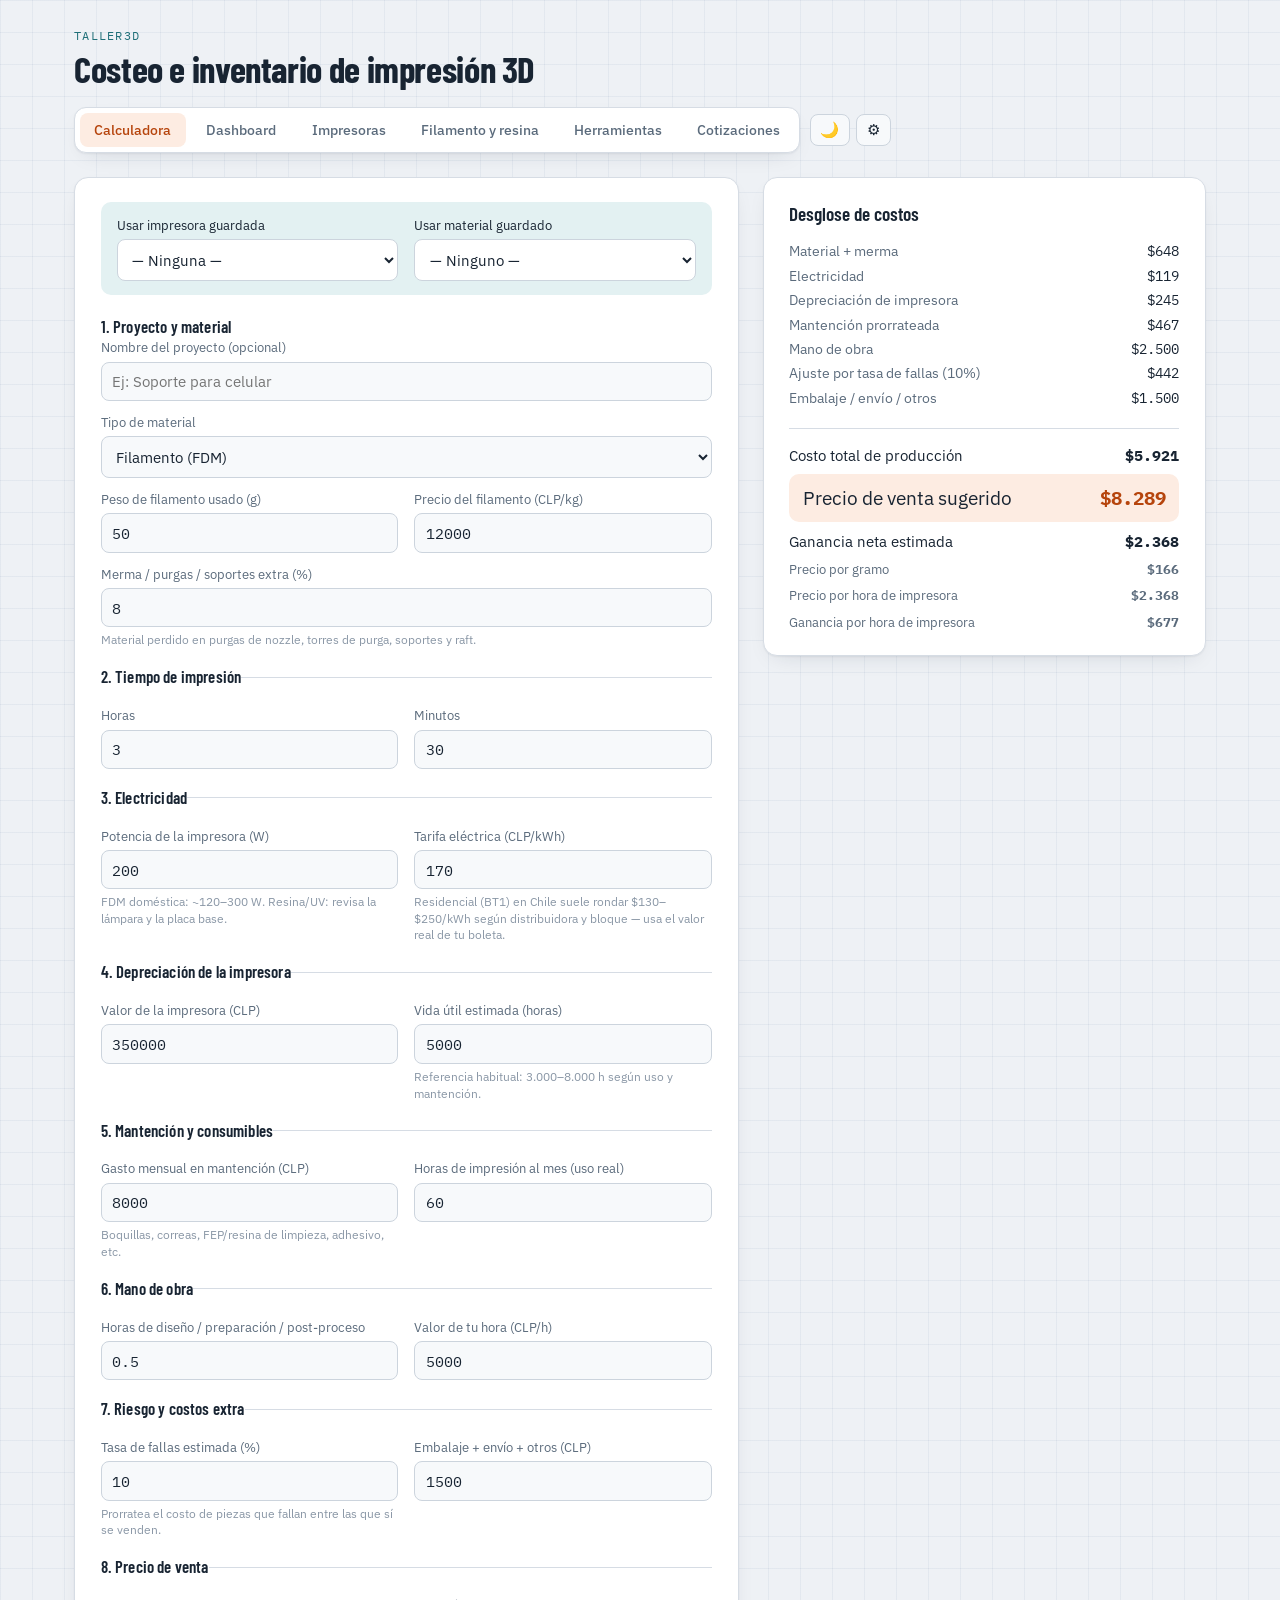
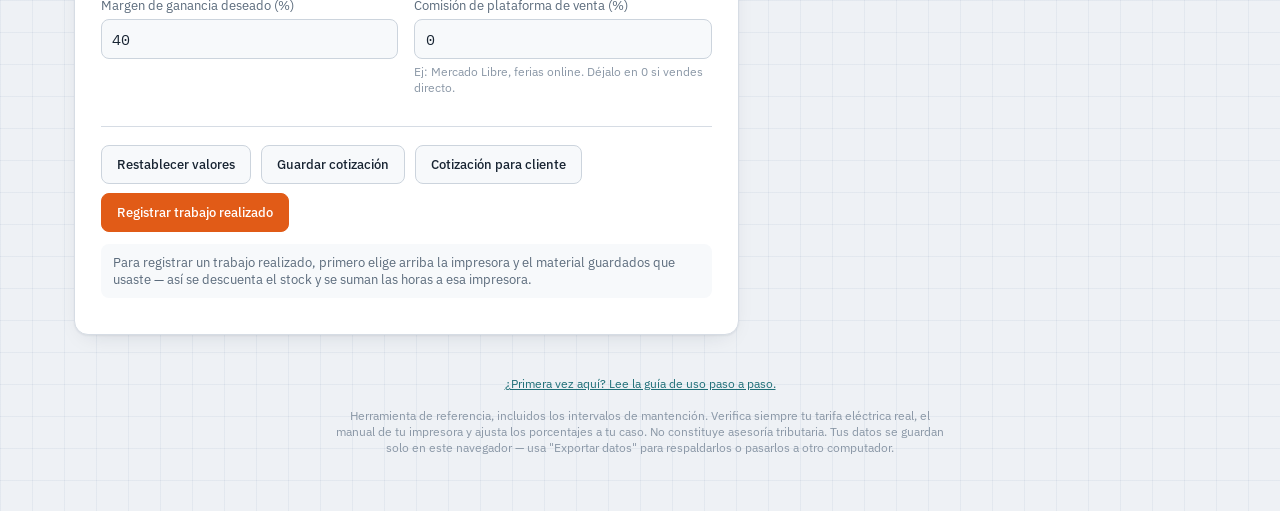
==== commit fafaf572: "Agregar guía de uso paso a paso con capturas reales Nueva página /guia (enlazada desde el pie de la " ====
--- a/index.html
+++ b/index.html
@@ -287,7 +287,10 @@
         <h2>Tus impresoras</h2>
         <p>FDM y resina, con foto, especificaciones y el dato que alimenta la calculadora (potencia, valor, vida útil).</p>
       </div>
-      <button class="btn btn-primary" id="btn-add-printer">+ Nueva impresora</button>
+      <div class="toolbar-btn-group">
+        <button class="btn" id="btn-open-catalog">Elegir del catálogo</button>
+        <button class="btn btn-primary" id="btn-add-printer">+ Nueva impresora</button>
+      </div>
     </div>
     <div id="printersEmpty" class="empty-state" hidden>
       <strong>Todavía no agregas impresoras</strong>
@@ -344,6 +347,7 @@
   </section>
 
   <p class="page-footer">
+    <a href="guia/">¿Primera vez aquí? Lee la guía de uso paso a paso.</a><br><br>
     Herramienta de referencia, incluidos los intervalos de mantención. Verifica siempre tu tarifa eléctrica real, el manual de tu impresora y ajusta los porcentajes a tu caso. No constituye asesoría tributaria. Tus datos se guardan solo en este navegador — usa "Exportar datos" para respaldarlos o pasarlos a otro computador.
   </p>
 </div>
@@ -417,6 +421,18 @@
       <button type="submit" class="btn btn-primary">Guardar</button>
     </div>
   </form>
+</dialog>
+
+<!-- ===== DIALOG: PRINTER CATALOG ===== -->
+<dialog id="catalogDialog">
+  <div class="dialog-inner catalog-dialog-inner">
+    <h2>Catálogo de impresoras</h2>
+    <p class="inline-note">Modelos de referencia del mercado. Elige uno para precargar tipo y potencia — luego ajusta el valor de compra y guarda. Los íconos son ilustrativos (no fotos del fabricante); puedes agregar tu propia foto real después de guardar.</p>
+    <div id="catalogGrid" class="card-grid catalog-grid"></div>
+    <div class="dialog-actions">
+      <button type="button" class="btn" id="catalogClose">Cerrar</button>
+    </div>
+  </div>
 </dialog>
 
 <!-- ===== DIALOG: MATERIAL ===== -->
--- a/style.css
+++ b/style.css
@@ -274,6 +274,7 @@
 .view-toolbar { display: flex; justify-content: space-between; align-items: center; gap: 1rem; margin-bottom: 1.1rem; flex-wrap: wrap; }
 .view-toolbar h2 { margin: 0; font-family: "Barlow Condensed", sans-serif; font-weight: 600; font-size: 1.4rem; }
 .view-toolbar p { margin: 0.2rem 0 0; color: var(--text-muted); font-size: 0.88rem; max-width: 520px; }
+.toolbar-btn-group { display: flex; gap: 0.6rem; flex-wrap: wrap; }
 
 .empty-state {
   border: 1px dashed var(--panel-border); border-radius: 14px;
@@ -330,6 +331,17 @@
 .dialog-inner { padding: 1.5rem 1.6rem; display: flex; flex-direction: column; gap: 0.9rem; max-height: 85vh; overflow-y: auto; }
 .dialog-inner h2 { margin: 0; font-family: "Barlow Condensed", sans-serif; font-size: 1.3rem; }
 .dialog-actions { display: flex; justify-content: flex-end; gap: 0.6rem; padding-top: 0.5rem; border-top: 1px solid var(--panel-border); margin-top: 0.3rem; }
+
+/* Printer catalog */
+#catalogDialog { max-width: 820px; }
+.catalog-dialog-inner { max-height: 80vh; }
+.catalog-grid { grid-template-columns: repeat(auto-fill, minmax(200px, 1fr)); }
+.catalog-card-media {
+  aspect-ratio: 4 / 3; background: var(--field-bg); display: flex; align-items: center; justify-content: center; padding: 1.1rem;
+}
+.catalog-card-media svg { width: 100%; height: 100%; }
+.catalog-icon-fdm { color: var(--accent); }
+.catalog-icon-resin { color: var(--accent-2); }
 
 .image-field { display: flex; align-items: center; gap: 0.9rem; }
 .image-preview {
